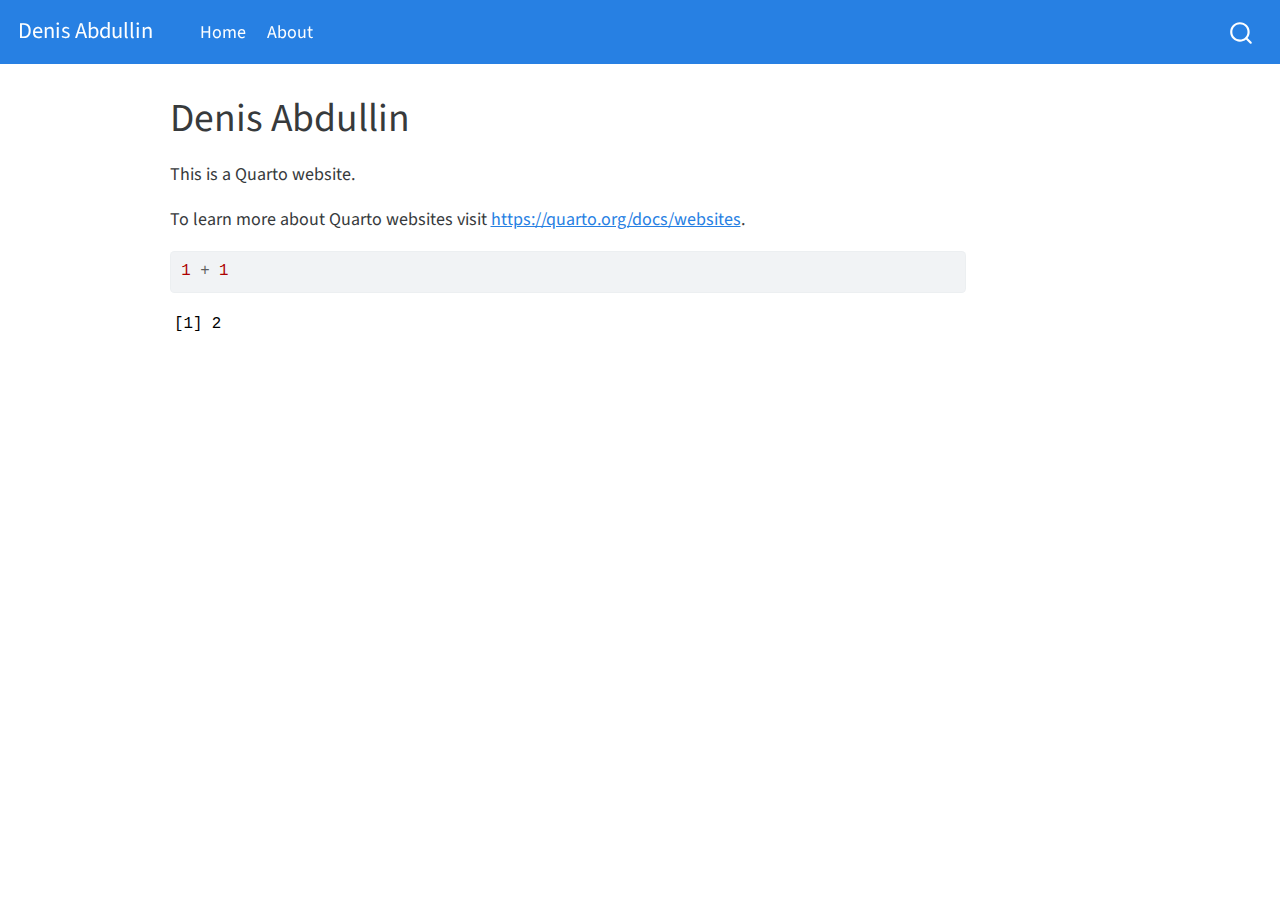
==== docs/index.html @ 930a6c2d "initial commit" ====
<!DOCTYPE html>
<html xmlns="http://www.w3.org/1999/xhtml" lang="en" xml:lang="en"><head>

<meta charset="utf-8">
<meta name="generator" content="quarto-1.2.269">

<meta name="viewport" content="width=device-width, initial-scale=1.0, user-scalable=yes">


<title>Denis Abdullin</title>
<style>
code{white-space: pre-wrap;}
span.smallcaps{font-variant: small-caps;}
div.columns{display: flex; gap: min(4vw, 1.5em);}
div.column{flex: auto; overflow-x: auto;}
div.hanging-indent{margin-left: 1.5em; text-indent: -1.5em;}
ul.task-list{list-style: none;}
ul.task-list li input[type="checkbox"] {
  width: 0.8em;
  margin: 0 0.8em 0.2em -1.6em;
  vertical-align: middle;
}
pre > code.sourceCode { white-space: pre; position: relative; }
pre > code.sourceCode > span { display: inline-block; line-height: 1.25; }
pre > code.sourceCode > span:empty { height: 1.2em; }
.sourceCode { overflow: visible; }
code.sourceCode > span { color: inherit; text-decoration: inherit; }
div.sourceCode { margin: 1em 0; }
pre.sourceCode { margin: 0; }
@media screen {
div.sourceCode { overflow: auto; }
}
@media print {
pre > code.sourceCode { white-space: pre-wrap; }
pre > code.sourceCode > span { text-indent: -5em; padding-left: 5em; }
}
pre.numberSource code
  { counter-reset: source-line 0; }
pre.numberSource code > span
  { position: relative; left: -4em; counter-increment: source-line; }
pre.numberSource code > span > a:first-child::before
  { content: counter(source-line);
    position: relative; left: -1em; text-align: right; vertical-align: baseline;
    border: none; display: inline-block;
    -webkit-touch-callout: none; -webkit-user-select: none;
    -khtml-user-select: none; -moz-user-select: none;
    -ms-user-select: none; user-select: none;
    padding: 0 4px; width: 4em;
    color: #aaaaaa;
  }
pre.numberSource { margin-left: 3em; border-left: 1px solid #aaaaaa;  padding-left: 4px; }
div.sourceCode
  {   }
@media screen {
pre > code.sourceCode > span > a:first-child::before { text-decoration: underline; }
}
code span.al { color: #ff0000; font-weight: bold; } /* Alert */
code span.an { color: #60a0b0; font-weight: bold; font-style: italic; } /* Annotation */
code span.at { color: #7d9029; } /* Attribute */
code span.bn { color: #40a070; } /* BaseN */
code span.bu { color: #008000; } /* BuiltIn */
code span.cf { color: #007020; font-weight: bold; } /* ControlFlow */
code span.ch { color: #4070a0; } /* Char */
code span.cn { color: #880000; } /* Constant */
code span.co { color: #60a0b0; font-style: italic; } /* Comment */
code span.cv { color: #60a0b0; font-weight: bold; font-style: italic; } /* CommentVar */
code span.do { color: #ba2121; font-style: italic; } /* Documentation */
code span.dt { color: #902000; } /* DataType */
code span.dv { color: #40a070; } /* DecVal */
code span.er { color: #ff0000; font-weight: bold; } /* Error */
code span.ex { } /* Extension */
code span.fl { color: #40a070; } /* Float */
code span.fu { color: #06287e; } /* Function */
code span.im { color: #008000; font-weight: bold; } /* Import */
code span.in { color: #60a0b0; font-weight: bold; font-style: italic; } /* Information */
code span.kw { color: #007020; font-weight: bold; } /* Keyword */
code span.op { color: #666666; } /* Operator */
code span.ot { color: #007020; } /* Other */
code span.pp { color: #bc7a00; } /* Preprocessor */
code span.sc { color: #4070a0; } /* SpecialChar */
code span.ss { color: #bb6688; } /* SpecialString */
code span.st { color: #4070a0; } /* String */
code span.va { color: #19177c; } /* Variable */
code span.vs { color: #4070a0; } /* VerbatimString */
code span.wa { color: #60a0b0; font-weight: bold; font-style: italic; } /* Warning */
</style>


<script src="site_libs/quarto-nav/quarto-nav.js"></script>
<script src="site_libs/quarto-nav/headroom.min.js"></script>
<script src="site_libs/clipboard/clipboard.min.js"></script>
<script src="site_libs/quarto-search/autocomplete.umd.js"></script>
<script src="site_libs/quarto-search/fuse.min.js"></script>
<script src="site_libs/quarto-search/quarto-search.js"></script>
<meta name="quarto:offset" content="./">
<script src="site_libs/quarto-html/quarto.js"></script>
<script src="site_libs/quarto-html/popper.min.js"></script>
<script src="site_libs/quarto-html/tippy.umd.min.js"></script>
<script src="site_libs/quarto-html/anchor.min.js"></script>
<link href="site_libs/quarto-html/tippy.css" rel="stylesheet">
<link href="site_libs/quarto-html/quarto-syntax-highlighting.css" rel="stylesheet" id="quarto-text-highlighting-styles">
<script src="site_libs/bootstrap/bootstrap.min.js"></script>
<link href="site_libs/bootstrap/bootstrap-icons.css" rel="stylesheet">
<link href="site_libs/bootstrap/bootstrap.min.css" rel="stylesheet" id="quarto-bootstrap" data-mode="light">
<script id="quarto-search-options" type="application/json">{
  "location": "navbar",
  "copy-button": false,
  "collapse-after": 3,
  "panel-placement": "end",
  "type": "overlay",
  "limit": 20,
  "language": {
    "search-no-results-text": "No results",
    "search-matching-documents-text": "matching documents",
    "search-copy-link-title": "Copy link to search",
    "search-hide-matches-text": "Hide additional matches",
    "search-more-match-text": "more match in this document",
    "search-more-matches-text": "more matches in this document",
    "search-clear-button-title": "Clear",
    "search-detached-cancel-button-title": "Cancel",
    "search-submit-button-title": "Submit"
  }
}</script>


<link rel="stylesheet" href="styles.css">
</head>

<body class="nav-fixed">

<div id="quarto-search-results"></div>
  <header id="quarto-header" class="headroom fixed-top">
    <nav class="navbar navbar-expand-lg navbar-dark ">
      <div class="navbar-container container-fluid">
      <div class="navbar-brand-container">
    <a class="navbar-brand" href="./index.html">
    <span class="navbar-title">Denis Abdullin</span>
    </a>
  </div>
          <button class="navbar-toggler" type="button" data-bs-toggle="collapse" data-bs-target="#navbarCollapse" aria-controls="navbarCollapse" aria-expanded="false" aria-label="Toggle navigation" onclick="if (window.quartoToggleHeadroom) { window.quartoToggleHeadroom(); }">
  <span class="navbar-toggler-icon"></span>
</button>
          <div class="collapse navbar-collapse" id="navbarCollapse">
            <ul class="navbar-nav navbar-nav-scroll me-auto">
  <li class="nav-item">
    <a class="nav-link active" href="./index.html" aria-current="page">
 <span class="menu-text">Home</span></a>
  </li>  
  <li class="nav-item">
    <a class="nav-link" href="./about.html">
 <span class="menu-text">About</span></a>
  </li>  
</ul>
              <div id="quarto-search" class="" title="Search"></div>
          </div> <!-- /navcollapse -->
      </div> <!-- /container-fluid -->
    </nav>
</header>
<!-- content -->
<div id="quarto-content" class="quarto-container page-columns page-rows-contents page-layout-article page-navbar">
<!-- sidebar -->
<!-- margin-sidebar -->
    <div id="quarto-margin-sidebar" class="sidebar margin-sidebar">
        
    </div>
<!-- main -->
<main class="content" id="quarto-document-content">

<header id="title-block-header" class="quarto-title-block default">
<div class="quarto-title">
<h1 class="title">Denis Abdullin</h1>
</div>



<div class="quarto-title-meta">

    
  
    
  </div>
  

</header>

<p>This is a Quarto website.</p>
<p>To learn more about Quarto websites visit <a href="https://quarto.org/docs/websites" class="uri">https://quarto.org/docs/websites</a>.</p>
<div class="cell">
<div class="sourceCode cell-code" id="cb1"><pre class="sourceCode r code-with-copy"><code class="sourceCode r"><span id="cb1-1"><a href="#cb1-1" aria-hidden="true" tabindex="-1"></a><span class="dv">1</span> <span class="sc">+</span> <span class="dv">1</span></span></code><button title="Copy to Clipboard" class="code-copy-button"><i class="bi"></i></button></pre></div>
<div class="cell-output cell-output-stdout">
<pre><code>[1] 2</code></pre>
</div>
</div>



</main> <!-- /main -->
<script id="quarto-html-after-body" type="application/javascript">
window.document.addEventListener("DOMContentLoaded", function (event) {
  const toggleBodyColorMode = (bsSheetEl) => {
    const mode = bsSheetEl.getAttribute("data-mode");
    const bodyEl = window.document.querySelector("body");
    if (mode === "dark") {
      bodyEl.classList.add("quarto-dark");
      bodyEl.classList.remove("quarto-light");
    } else {
      bodyEl.classList.add("quarto-light");
      bodyEl.classList.remove("quarto-dark");
    }
  }
  const toggleBodyColorPrimary = () => {
    const bsSheetEl = window.document.querySelector("link#quarto-bootstrap");
    if (bsSheetEl) {
      toggleBodyColorMode(bsSheetEl);
    }
  }
  toggleBodyColorPrimary();  
  const icon = "";
  const anchorJS = new window.AnchorJS();
  anchorJS.options = {
    placement: 'right',
    icon: icon
  };
  anchorJS.add('.anchored');
  const clipboard = new window.ClipboardJS('.code-copy-button', {
    target: function(trigger) {
      return trigger.previousElementSibling;
    }
  });
  clipboard.on('success', function(e) {
    // button target
    const button = e.trigger;
    // don't keep focus
    button.blur();
    // flash "checked"
    button.classList.add('code-copy-button-checked');
    var currentTitle = button.getAttribute("title");
    button.setAttribute("title", "Copied!");
    let tooltip;
    if (window.bootstrap) {
      button.setAttribute("data-bs-toggle", "tooltip");
      button.setAttribute("data-bs-placement", "left");
      button.setAttribute("data-bs-title", "Copied!");
      tooltip = new bootstrap.Tooltip(button, 
        { trigger: "manual", 
          customClass: "code-copy-button-tooltip",
          offset: [0, -8]});
      tooltip.show();    
    }
    setTimeout(function() {
      if (tooltip) {
        tooltip.hide();
        button.removeAttribute("data-bs-title");
        button.removeAttribute("data-bs-toggle");
        button.removeAttribute("data-bs-placement");
      }
      button.setAttribute("title", currentTitle);
      button.classList.remove('code-copy-button-checked');
    }, 1000);
    // clear code selection
    e.clearSelection();
  });
  function tippyHover(el, contentFn) {
    const config = {
      allowHTML: true,
      content: contentFn,
      maxWidth: 500,
      delay: 100,
      arrow: false,
      appendTo: function(el) {
          return el.parentElement;
      },
      interactive: true,
      interactiveBorder: 10,
      theme: 'quarto',
      placement: 'bottom-start'
    };
    window.tippy(el, config); 
  }
  const noterefs = window.document.querySelectorAll('a[role="doc-noteref"]');
  for (var i=0; i<noterefs.length; i++) {
    const ref = noterefs[i];
    tippyHover(ref, function() {
      // use id or data attribute instead here
      let href = ref.getAttribute('data-footnote-href') || ref.getAttribute('href');
      try { href = new URL(href).hash; } catch {}
      const id = href.replace(/^#\/?/, "");
      const note = window.document.getElementById(id);
      return note.innerHTML;
    });
  }
  const findCites = (el) => {
    const parentEl = el.parentElement;
    if (parentEl) {
      const cites = parentEl.dataset.cites;
      if (cites) {
        return {
          el,
          cites: cites.split(' ')
        };
      } else {
        return findCites(el.parentElement)
      }
    } else {
      return undefined;
    }
  };
  var bibliorefs = window.document.querySelectorAll('a[role="doc-biblioref"]');
  for (var i=0; i<bibliorefs.length; i++) {
    const ref = bibliorefs[i];
    const citeInfo = findCites(ref);
    if (citeInfo) {
      tippyHover(citeInfo.el, function() {
        var popup = window.document.createElement('div');
        citeInfo.cites.forEach(function(cite) {
          var citeDiv = window.document.createElement('div');
          citeDiv.classList.add('hanging-indent');
          citeDiv.classList.add('csl-entry');
          var biblioDiv = window.document.getElementById('ref-' + cite);
          if (biblioDiv) {
            citeDiv.innerHTML = biblioDiv.innerHTML;
          }
          popup.appendChild(citeDiv);
        });
        return popup.innerHTML;
      });
    }
  }
});
</script>
</div> <!-- /content -->



</body></html>
---- docs/site_libs/quarto-html/tippy.css ----
.tippy-box[data-animation=fade][data-state=hidden]{opacity:0}[data-tippy-root]{max-width:calc(100vw - 10px)}.tippy-box{position:relative;background-color:#333;color:#fff;border-radius:4px;font-size:14px;line-height:1.4;white-space:normal;outline:0;transition-property:transform,visibility,opacity}.tippy-box[data-placement^=top]>.tippy-arrow{bottom:0}.tippy-box[data-placement^=top]>.tippy-arrow:before{bottom:-7px;left:0;border-width:8px 8px 0;border-top-color:initial;transform-origin:center top}.tippy-box[data-placement^=bottom]>.tippy-arrow{top:0}.tippy-box[data-placement^=bottom]>.tippy-arrow:before{top:-7px;left:0;border-width:0 8px 8px;border-bottom-color:initial;transform-origin:center bottom}.tippy-box[data-placement^=left]>.tippy-arrow{right:0}.tippy-box[data-placement^=left]>.tippy-arrow:before{border-width:8px 0 8px 8px;border-left-color:initial;right:-7px;transform-origin:center left}.tippy-box[data-placement^=right]>.tippy-arrow{left:0}.tippy-box[data-placement^=right]>.tippy-arrow:before{left:-7px;border-width:8px 8px 8px 0;border-right-color:initial;transform-origin:center right}.tippy-box[data-inertia][data-state=visible]{transition-timing-function:cubic-bezier(.54,1.5,.38,1.11)}.tippy-arrow{width:16px;height:16px;color:#333}.tippy-arrow:before{content:"";position:absolute;border-color:transparent;border-style:solid}.tippy-content{position:relative;padding:5px 9px;z-index:1}
---- docs/site_libs/quarto-html/quarto-syntax-highlighting.css ----
/* quarto syntax highlight colors */
:root {
  --quarto-hl-ot-color: #003B4F;
  --quarto-hl-at-color: #657422;
  --quarto-hl-ss-color: #20794D;
  --quarto-hl-an-color: #5E5E5E;
  --quarto-hl-fu-color: #4758AB;
  --quarto-hl-st-color: #20794D;
  --quarto-hl-cf-color: #003B4F;
  --quarto-hl-op-color: #5E5E5E;
  --quarto-hl-er-color: #AD0000;
  --quarto-hl-bn-color: #AD0000;
  --quarto-hl-al-color: #AD0000;
  --quarto-hl-va-color: #111111;
  --quarto-hl-bu-color: inherit;
  --quarto-hl-ex-color: inherit;
  --quarto-hl-pp-color: #AD0000;
  --quarto-hl-in-color: #5E5E5E;
  --quarto-hl-vs-color: #20794D;
  --quarto-hl-wa-color: #5E5E5E;
  --quarto-hl-do-color: #5E5E5E;
  --quarto-hl-im-color: #00769E;
  --quarto-hl-ch-color: #20794D;
  --quarto-hl-dt-color: #AD0000;
  --quarto-hl-fl-color: #AD0000;
  --quarto-hl-co-color: #5E5E5E;
  --quarto-hl-cv-color: #5E5E5E;
  --quarto-hl-cn-color: #8f5902;
  --quarto-hl-sc-color: #5E5E5E;
  --quarto-hl-dv-color: #AD0000;
  --quarto-hl-kw-color: #003B4F;
}

/* other quarto variables */
:root {
  --quarto-font-monospace: SFMono-Regular, Menlo, Monaco, Consolas, "Liberation Mono", "Courier New", monospace;
}

pre > code.sourceCode > span {
  color: #003B4F;
}

code span {
  color: #003B4F;
}

code.sourceCode > span {
  color: #003B4F;
}

div.sourceCode,
div.sourceCode pre.sourceCode {
  color: #003B4F;
}

code span.ot {
  color: #003B4F;
}

code span.at {
  color: #657422;
}

code span.ss {
  color: #20794D;
}

code span.an {
  color: #5E5E5E;
}

code span.fu {
  color: #4758AB;
}

code span.st {
  color: #20794D;
}

code span.cf {
  color: #003B4F;
}

code span.op {
  color: #5E5E5E;
}

code span.er {
  color: #AD0000;
}

code span.bn {
  color: #AD0000;
}

code span.al {
  color: #AD0000;
}

code span.va {
  color: #111111;
}

code span.pp {
  color: #AD0000;
}

code span.in {
  color: #5E5E5E;
}

code span.vs {
  color: #20794D;
}

code span.wa {
  color: #5E5E5E;
  font-style: italic;
}

code span.do {
  color: #5E5E5E;
  font-style: italic;
}

code span.im {
  color: #00769E;
}

code span.ch {
  color: #20794D;
}

code span.dt {
  color: #AD0000;
}

code span.fl {
  color: #AD0000;
}

code span.co {
  color: #5E5E5E;
}

code span.cv {
  color: #5E5E5E;
  font-style: italic;
}

code span.cn {
  color: #8f5902;
}

code span.sc {
  color: #5E5E5E;
}

code span.dv {
  color: #AD0000;
}

code span.kw {
  color: #003B4F;
}

.prevent-inlining {
  content: "</";
}

/*# sourceMappingURL=debc5d5d77c3f9108843748ff7464032.css.map */
---- docs/styles.css ----
/* css styles */
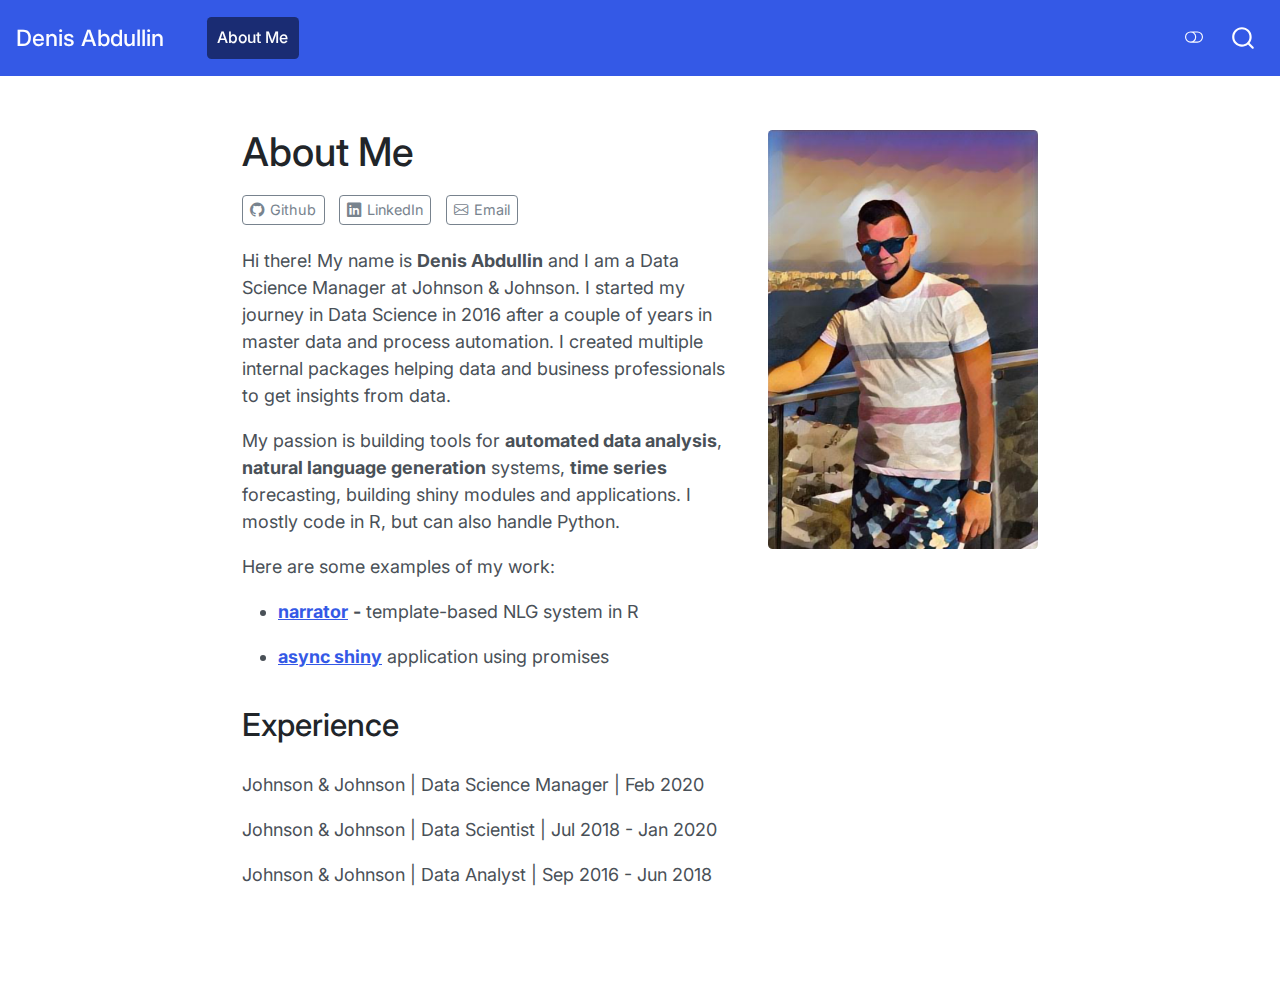
==== commit 9f2ccdbf: "website created" ====
--- a/docs/index.html
+++ b/docs/index.html
@@ -1,335 +1,8 @@
-<!DOCTYPE html>
-<html xmlns="http://www.w3.org/1999/xhtml" lang="en" xml:lang="en"><head>
-
-<meta charset="utf-8">
-<meta name="generator" content="quarto-1.2.269">
-
-<meta name="viewport" content="width=device-width, initial-scale=1.0, user-scalable=yes">
-
-
-<title>Denis Abdullin</title>
-<style>
-code{white-space: pre-wrap;}
-span.smallcaps{font-variant: small-caps;}
-div.columns{display: flex; gap: min(4vw, 1.5em);}
-div.column{flex: auto; overflow-x: auto;}
-div.hanging-indent{margin-left: 1.5em; text-indent: -1.5em;}
-ul.task-list{list-style: none;}
-ul.task-list li input[type="checkbox"] {
-  width: 0.8em;
-  margin: 0 0.8em 0.2em -1.6em;
-  vertical-align: middle;
-}
-pre > code.sourceCode { white-space: pre; position: relative; }
-pre > code.sourceCode > span { display: inline-block; line-height: 1.25; }
-pre > code.sourceCode > span:empty { height: 1.2em; }
-.sourceCode { overflow: visible; }
-code.sourceCode > span { color: inherit; text-decoration: inherit; }
-div.sourceCode { margin: 1em 0; }
-pre.sourceCode { margin: 0; }
-@media screen {
-div.sourceCode { overflow: auto; }
-}
-@media print {
-pre > code.sourceCode { white-space: pre-wrap; }
-pre > code.sourceCode > span { text-indent: -5em; padding-left: 5em; }
-}
-pre.numberSource code
-  { counter-reset: source-line 0; }
-pre.numberSource code > span
-  { position: relative; left: -4em; counter-increment: source-line; }
-pre.numberSource code > span > a:first-child::before
-  { content: counter(source-line);
-    position: relative; left: -1em; text-align: right; vertical-align: baseline;
-    border: none; display: inline-block;
-    -webkit-touch-callout: none; -webkit-user-select: none;
-    -khtml-user-select: none; -moz-user-select: none;
-    -ms-user-select: none; user-select: none;
-    padding: 0 4px; width: 4em;
-    color: #aaaaaa;
-  }
-pre.numberSource { margin-left: 3em; border-left: 1px solid #aaaaaa;  padding-left: 4px; }
-div.sourceCode
-  {   }
-@media screen {
-pre > code.sourceCode > span > a:first-child::before { text-decoration: underline; }
-}
-code span.al { color: #ff0000; font-weight: bold; } /* Alert */
-code span.an { color: #60a0b0; font-weight: bold; font-style: italic; } /* Annotation */
-code span.at { color: #7d9029; } /* Attribute */
-code span.bn { color: #40a070; } /* BaseN */
-code span.bu { color: #008000; } /* BuiltIn */
-code span.cf { color: #007020; font-weight: bold; } /* ControlFlow */
-code span.ch { color: #4070a0; } /* Char */
-code span.cn { color: #880000; } /* Constant */
-code span.co { color: #60a0b0; font-style: italic; } /* Comment */
-code span.cv { color: #60a0b0; font-weight: bold; font-style: italic; } /* CommentVar */
-code span.do { color: #ba2121; font-style: italic; } /* Documentation */
-code span.dt { color: #902000; } /* DataType */
-code span.dv { color: #40a070; } /* DecVal */
-code span.er { color: #ff0000; font-weight: bold; } /* Error */
-code span.ex { } /* Extension */
-code span.fl { color: #40a070; } /* Float */
-code span.fu { color: #06287e; } /* Function */
-code span.im { color: #008000; font-weight: bold; } /* Import */
-code span.in { color: #60a0b0; font-weight: bold; font-style: italic; } /* Information */
-code span.kw { color: #007020; font-weight: bold; } /* Keyword */
-code span.op { color: #666666; } /* Operator */
-code span.ot { color: #007020; } /* Other */
-code span.pp { color: #bc7a00; } /* Preprocessor */
-code span.sc { color: #4070a0; } /* SpecialChar */
-code span.ss { color: #bb6688; } /* SpecialString */
-code span.st { color: #4070a0; } /* String */
-code span.va { color: #19177c; } /* Variable */
-code span.vs { color: #4070a0; } /* VerbatimString */
-code span.wa { color: #60a0b0; font-weight: bold; font-style: italic; } /* Warning */
-</style>
-
-
-<script src="site_libs/quarto-nav/quarto-nav.js"></script>
-<script src="site_libs/quarto-nav/headroom.min.js"></script>
-<script src="site_libs/clipboard/clipboard.min.js"></script>
-<script src="site_libs/quarto-search/autocomplete.umd.js"></script>
-<script src="site_libs/quarto-search/fuse.min.js"></script>
-<script src="site_libs/quarto-search/quarto-search.js"></script>
-<meta name="quarto:offset" content="./">
-<script src="site_libs/quarto-html/quarto.js"></script>
-<script src="site_libs/quarto-html/popper.min.js"></script>
-<script src="site_libs/quarto-html/tippy.umd.min.js"></script>
-<script src="site_libs/quarto-html/anchor.min.js"></script>
-<link href="site_libs/quarto-html/tippy.css" rel="stylesheet">
-<link href="site_libs/quarto-html/quarto-syntax-highlighting.css" rel="stylesheet" id="quarto-text-highlighting-styles">
-<script src="site_libs/bootstrap/bootstrap.min.js"></script>
-<link href="site_libs/bootstrap/bootstrap-icons.css" rel="stylesheet">
-<link href="site_libs/bootstrap/bootstrap.min.css" rel="stylesheet" id="quarto-bootstrap" data-mode="light">
-<script id="quarto-search-options" type="application/json">{
-  "location": "navbar",
-  "copy-button": false,
-  "collapse-after": 3,
-  "panel-placement": "end",
-  "type": "overlay",
-  "limit": 20,
-  "language": {
-    "search-no-results-text": "No results",
-    "search-matching-documents-text": "matching documents",
-    "search-copy-link-title": "Copy link to search",
-    "search-hide-matches-text": "Hide additional matches",
-    "search-more-match-text": "more match in this document",
-    "search-more-matches-text": "more matches in this document",
-    "search-clear-button-title": "Clear",
-    "search-detached-cancel-button-title": "Cancel",
-    "search-submit-button-title": "Submit"
-  }
-}</script>
-
-
-<link rel="stylesheet" href="styles.css">
-</head>
-
-<body class="nav-fixed">
-
-<div id="quarto-search-results"></div>
-  <header id="quarto-header" class="headroom fixed-top">
-    <nav class="navbar navbar-expand-lg navbar-dark ">
-      <div class="navbar-container container-fluid">
-      <div class="navbar-brand-container">
-    <a class="navbar-brand" href="./index.html">
-    <span class="navbar-title">Denis Abdullin</span>
-    </a>
-  </div>
-          <button class="navbar-toggler" type="button" data-bs-toggle="collapse" data-bs-target="#navbarCollapse" aria-controls="navbarCollapse" aria-expanded="false" aria-label="Toggle navigation" onclick="if (window.quartoToggleHeadroom) { window.quartoToggleHeadroom(); }">
-  <span class="navbar-toggler-icon"></span>
-</button>
-          <div class="collapse navbar-collapse" id="navbarCollapse">
-            <ul class="navbar-nav navbar-nav-scroll me-auto">
-  <li class="nav-item">
-    <a class="nav-link active" href="./index.html" aria-current="page">
- <span class="menu-text">Home</span></a>
-  </li>  
-  <li class="nav-item">
-    <a class="nav-link" href="./about.html">
- <span class="menu-text">About</span></a>
-  </li>  
-</ul>
-              <div id="quarto-search" class="" title="Search"></div>
-          </div> <!-- /navcollapse -->
-      </div> <!-- /container-fluid -->
-    </nav>
-</header>
-<!-- content -->
-<div id="quarto-content" class="quarto-container page-columns page-rows-contents page-layout-article page-navbar">
-<!-- sidebar -->
-<!-- margin-sidebar -->
-    <div id="quarto-margin-sidebar" class="sidebar margin-sidebar">
-        
-    </div>
-<!-- main -->
-<main class="content" id="quarto-document-content">
-
-<header id="title-block-header" class="quarto-title-block default">
-<div class="quarto-title">
-<h1 class="title">Denis Abdullin</h1>
-</div>
-
-
-
-<div class="quarto-title-meta">
-
-    
-  
-    
-  </div>
-  
-
-</header>
-
-<p>This is a Quarto website.</p>
-<p>To learn more about Quarto websites visit <a href="https://quarto.org/docs/websites" class="uri">https://quarto.org/docs/websites</a>.</p>
-<div class="cell">
-<div class="sourceCode cell-code" id="cb1"><pre class="sourceCode r code-with-copy"><code class="sourceCode r"><span id="cb1-1"><a href="#cb1-1" aria-hidden="true" tabindex="-1"></a><span class="dv">1</span> <span class="sc">+</span> <span class="dv">1</span></span></code><button title="Copy to Clipboard" class="code-copy-button"><i class="bi"></i></button></pre></div>
-<div class="cell-output cell-output-stdout">
-<pre><code>[1] 2</code></pre>
-</div>
-</div>
-
-
-
-</main> <!-- /main -->
-<script id="quarto-html-after-body" type="application/javascript">
-window.document.addEventListener("DOMContentLoaded", function (event) {
-  const toggleBodyColorMode = (bsSheetEl) => {
-    const mode = bsSheetEl.getAttribute("data-mode");
-    const bodyEl = window.document.querySelector("body");
-    if (mode === "dark") {
-      bodyEl.classList.add("quarto-dark");
-      bodyEl.classList.remove("quarto-light");
-    } else {
-      bodyEl.classList.add("quarto-light");
-      bodyEl.classList.remove("quarto-dark");
-    }
-  }
-  const toggleBodyColorPrimary = () => {
-    const bsSheetEl = window.document.querySelector("link#quarto-bootstrap");
-    if (bsSheetEl) {
-      toggleBodyColorMode(bsSheetEl);
-    }
-  }
-  toggleBodyColorPrimary();  
-  const icon = "";
-  const anchorJS = new window.AnchorJS();
-  anchorJS.options = {
-    placement: 'right',
-    icon: icon
-  };
-  anchorJS.add('.anchored');
-  const clipboard = new window.ClipboardJS('.code-copy-button', {
-    target: function(trigger) {
-      return trigger.previousElementSibling;
-    }
-  });
-  clipboard.on('success', function(e) {
-    // button target
-    const button = e.trigger;
-    // don't keep focus
-    button.blur();
-    // flash "checked"
-    button.classList.add('code-copy-button-checked');
-    var currentTitle = button.getAttribute("title");
-    button.setAttribute("title", "Copied!");
-    let tooltip;
-    if (window.bootstrap) {
-      button.setAttribute("data-bs-toggle", "tooltip");
-      button.setAttribute("data-bs-placement", "left");
-      button.setAttribute("data-bs-title", "Copied!");
-      tooltip = new bootstrap.Tooltip(button, 
-        { trigger: "manual", 
-          customClass: "code-copy-button-tooltip",
-          offset: [0, -8]});
-      tooltip.show();    
-    }
-    setTimeout(function() {
-      if (tooltip) {
-        tooltip.hide();
-        button.removeAttribute("data-bs-title");
-        button.removeAttribute("data-bs-toggle");
-        button.removeAttribute("data-bs-placement");
-      }
-      button.setAttribute("title", currentTitle);
-      button.classList.remove('code-copy-button-checked');
-    }, 1000);
-    // clear code selection
-    e.clearSelection();
-  });
-  function tippyHover(el, contentFn) {
-    const config = {
-      allowHTML: true,
-      content: contentFn,
-      maxWidth: 500,
-      delay: 100,
-      arrow: false,
-      appendTo: function(el) {
-          return el.parentElement;
-      },
-      interactive: true,
-      interactiveBorder: 10,
-      theme: 'quarto',
-      placement: 'bottom-start'
-    };
-    window.tippy(el, config); 
-  }
-  const noterefs = window.document.querySelectorAll('a[role="doc-noteref"]');
-  for (var i=0; i<noterefs.length; i++) {
-    const ref = noterefs[i];
-    tippyHover(ref, function() {
-      // use id or data attribute instead here
-      let href = ref.getAttribute('data-footnote-href') || ref.getAttribute('href');
-      try { href = new URL(href).hash; } catch {}
-      const id = href.replace(/^#\/?/, "");
-      const note = window.document.getElementById(id);
-      return note.innerHTML;
-    });
-  }
-  const findCites = (el) => {
-    const parentEl = el.parentElement;
-    if (parentEl) {
-      const cites = parentEl.dataset.cites;
-      if (cites) {
-        return {
-          el,
-          cites: cites.split(' ')
-        };
-      } else {
-        return findCites(el.parentElement)
-      }
-    } else {
-      return undefined;
-    }
-  };
-  var bibliorefs = window.document.querySelectorAll('a[role="doc-biblioref"]');
-  for (var i=0; i<bibliorefs.length; i++) {
-    const ref = bibliorefs[i];
-    const citeInfo = findCites(ref);
-    if (citeInfo) {
-      tippyHover(citeInfo.el, function() {
-        var popup = window.document.createElement('div');
-        citeInfo.cites.forEach(function(cite) {
-          var citeDiv = window.document.createElement('div');
-          citeDiv.classList.add('hanging-indent');
-          citeDiv.classList.add('csl-entry');
-          var biblioDiv = window.document.getElementById('ref-' + cite);
-          if (biblioDiv) {
-            citeDiv.innerHTML = biblioDiv.innerHTML;
-          }
-          popup.appendChild(citeDiv);
-        });
-        return popup.innerHTML;
-      });
-    }
-  }
-});
-</script>
-</div> <!-- /content -->
-
-
-
-</body></html>+<html xmlns="http://www.w3.org/1999/xhtml">    
+  <head>      
+    <title>Redirect to about.html</title>      
+    <meta http-equiv="refresh" content="0;URL='about.html'" />    
+  </head>    
+  <body> 
+  </body>  
+</html>     
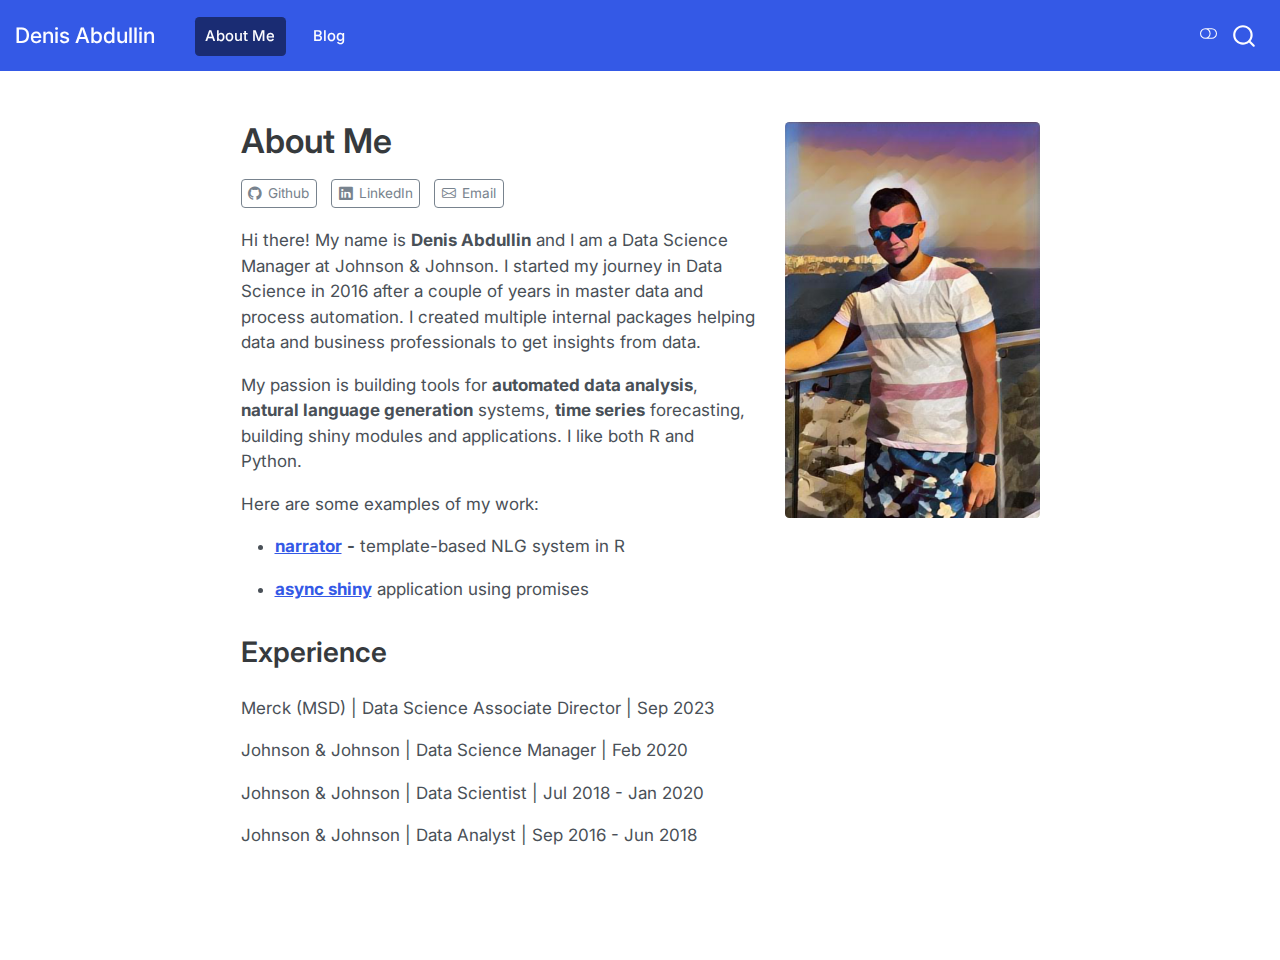
==== commit 6b0e6a69: "cards and dynamic reports" ====
--- a/docs/index.html
+++ b/docs/index.html
@@ -1,8 +1,500 @@
-<html xmlns="http://www.w3.org/1999/xhtml">    
-  <head>      
-    <title>Redirect to about.html</title>      
-    <meta http-equiv="refresh" content="0;URL='about.html'" />    
-  </head>    
-  <body> 
-  </body>  
-</html>     
+<!DOCTYPE html>
+<html xmlns="http://www.w3.org/1999/xhtml" lang="en" xml:lang="en"><head>
+
+<meta charset="utf-8">
+<meta name="generator" content="quarto-1.3.326">
+
+<meta name="viewport" content="width=device-width, initial-scale=1.0, user-scalable=yes">
+
+
+<title>Denis Abdullin - About Me</title>
+<style>
+code{white-space: pre-wrap;}
+span.smallcaps{font-variant: small-caps;}
+div.columns{display: flex; gap: min(4vw, 1.5em);}
+div.column{flex: auto; overflow-x: auto;}
+div.hanging-indent{margin-left: 1.5em; text-indent: -1.5em;}
+ul.task-list{list-style: none;}
+ul.task-list li input[type="checkbox"] {
+  width: 0.8em;
+  margin: 0 0.8em 0.2em -1em; /* quarto-specific, see https://github.com/quarto-dev/quarto-cli/issues/4556 */ 
+  vertical-align: middle;
+}
+</style>
+
+
+<script src="site_libs/quarto-nav/quarto-nav.js"></script>
+<script src="site_libs/quarto-nav/headroom.min.js"></script>
+<script src="site_libs/clipboard/clipboard.min.js"></script>
+<script src="site_libs/quarto-search/autocomplete.umd.js"></script>
+<script src="site_libs/quarto-search/fuse.min.js"></script>
+<script src="site_libs/quarto-search/quarto-search.js"></script>
+<meta name="quarto:offset" content="./">
+<script src="site_libs/quarto-html/quarto.js"></script>
+<script src="site_libs/quarto-html/popper.min.js"></script>
+<script src="site_libs/quarto-html/tippy.umd.min.js"></script>
+<link href="site_libs/quarto-html/tippy.css" rel="stylesheet">
+<link href="site_libs/quarto-html/quarto-syntax-highlighting.css" rel="stylesheet" class="quarto-color-scheme" id="quarto-text-highlighting-styles">
+<link href="site_libs/quarto-html/quarto-syntax-highlighting-dark.css" rel="prefetch" class="quarto-color-scheme quarto-color-alternate" id="quarto-text-highlighting-styles">
+<script src="site_libs/bootstrap/bootstrap.min.js"></script>
+<link href="site_libs/bootstrap/bootstrap-icons.css" rel="stylesheet">
+<link href="site_libs/bootstrap/bootstrap.min.css" rel="stylesheet" class="quarto-color-scheme" id="quarto-bootstrap" data-mode="light">
+<link href="site_libs/bootstrap/bootstrap-dark.min.css" rel="prefetch" class="quarto-color-scheme quarto-color-alternate" id="quarto-bootstrap" data-mode="dark">
+<script id="quarto-search-options" type="application/json">{
+  "location": "navbar",
+  "copy-button": false,
+  "collapse-after": 3,
+  "panel-placement": "end",
+  "type": "overlay",
+  "limit": 20,
+  "language": {
+    "search-no-results-text": "No results",
+    "search-matching-documents-text": "matching documents",
+    "search-copy-link-title": "Copy link to search",
+    "search-hide-matches-text": "Hide additional matches",
+    "search-more-match-text": "more match in this document",
+    "search-more-matches-text": "more matches in this document",
+    "search-clear-button-title": "Clear",
+    "search-detached-cancel-button-title": "Cancel",
+    "search-submit-button-title": "Submit"
+  }
+}</script>
+
+
+<link rel="stylesheet" href="styles.css">
+</head>
+
+<body class="nav-fixed fullcontent">
+
+<div id="quarto-search-results"></div>
+  <header id="quarto-header" class="headroom fixed-top">
+    <nav class="navbar navbar-expand-lg navbar-dark ">
+      <div class="navbar-container container-fluid">
+      <div class="navbar-brand-container">
+    <a class="navbar-brand" href="./index.html">
+    <span class="navbar-title">Denis Abdullin</span>
+    </a>
+  </div>
+            <div id="quarto-search" class="" title="Search"></div>
+          <button class="navbar-toggler" type="button" data-bs-toggle="collapse" data-bs-target="#navbarCollapse" aria-controls="navbarCollapse" aria-expanded="false" aria-label="Toggle navigation" onclick="if (window.quartoToggleHeadroom) { window.quartoToggleHeadroom(); }">
+  <span class="navbar-toggler-icon"></span>
+</button>
+          <div class="collapse navbar-collapse" id="navbarCollapse">
+            <ul class="navbar-nav navbar-nav-scroll me-auto">
+  <li class="nav-item">
+    <a class="nav-link active" href="./index.html" rel="" target="" aria-current="page">
+ <span class="menu-text">About Me</span></a>
+  </li>  
+  <li class="nav-item">
+    <a class="nav-link" href="./blog.html" rel="" target="">
+ <span class="menu-text">Blog</span></a>
+  </li>  
+</ul>
+            <div class="quarto-navbar-tools ms-auto">
+  <a href="" class="quarto-color-scheme-toggle quarto-navigation-tool  px-1" onclick="window.quartoToggleColorScheme(); return false;" title="Toggle dark mode"><i class="bi"></i></a>
+</div>
+          </div> <!-- /navcollapse -->
+      </div> <!-- /container-fluid -->
+    </nav>
+</header>
+<!-- content -->
+<div id="quarto-content" class="quarto-container page-columns page-rows-contents page-layout-article page-navbar">
+<!-- sidebar -->
+<!-- margin-sidebar -->
+    
+<!-- main -->
+<div class="quarto-about-solana column-body">
+  <div class="about-entity">
+    <div class="entity-contents">
+      <header id="title-block-header" class="quarto-title-block default">
+<div class="quarto-title">
+<h1 class="title">About Me</h1>
+</div>
+<div class="quarto-title-meta">
+  </div>
+</header> <div class="about-links">
+  <a href="https://github.com/denisabd" class="about-link" rel="" target="">
+    <i class="bi bi-github"></i>
+     <span class="about-link-text">Github</span>
+  </a>
+  <a href="https://www.linkedin.com/in/denis-abdullin-b7980413/" class="about-link" rel="" target="">
+    <i class="bi bi-linkedin"></i>
+     <span class="about-link-text">LinkedIn</span>
+  </a>
+  <a href="mailto:denisabdullincz@gmail.com" class="about-link" rel="" target="">
+    <i class="bi bi-envelope"></i>
+     <span class="about-link-text">Email</span>
+  </a>
+</div>
+      <div class="about-contents"><main class="content" id="quarto-document-content">
+<div id="hero-heading">
+<p>Hi there! My name is <strong>Denis Abdullin</strong> and I am a Data Science Manager at Johnson &amp; Johnson. I started my journey in Data Science in 2016 after a couple of years in master data and process automation. I created multiple internal packages helping data and business professionals to get insights from data.</p>
+<p>My passion is building tools for <strong>automated data analysis</strong>, <strong>natural language generation</strong> systems, <strong>time series</strong> forecasting, building shiny modules and applications. I like both R and Python.</p>
+<p>Here are some examples of my work:</p>
+<ul>
+<li><p><a href="https://denisabd.github.io/narrator/" title="Build text out of data with narrator"><strong>narrator</strong></a> <strong>-</strong> template-based NLG system in R</p></li>
+<li><p><a href="https://github.com/denisabd/async_shiny" title="Use promises for scaling shiny applications"><strong>async shiny</strong></a> application using promises</p></li>
+</ul>
+</div>
+<section id="experience" class="level2">
+<h2 data-anchor-id="experience">Experience</h2>
+<p>Merck (MSD) | Data Science Associate Director | Sep 2023</p>
+<p>Johnson &amp; Johnson | Data Science Manager | Feb 2020</p>
+<p>Johnson &amp; Johnson | Data Scientist | Jul 2018 - Jan 2020</p>
+<p>Johnson &amp; Johnson | Data Analyst | Sep 2016 - Jun 2018</p>
+
+
+</section>
+</main></div>
+    </div>
+    <img src="profile_photo.png" class="about-image
+  rounded " style="width: 15em;">
+  </div>
+</div>
+ <!-- /main -->
+<script id="quarto-html-after-body" type="application/javascript">
+window.document.addEventListener("DOMContentLoaded", function (event) {
+  const toggleBodyColorMode = (bsSheetEl) => {
+    const mode = bsSheetEl.getAttribute("data-mode");
+    const bodyEl = window.document.querySelector("body");
+    if (mode === "dark") {
+      bodyEl.classList.add("quarto-dark");
+      bodyEl.classList.remove("quarto-light");
+    } else {
+      bodyEl.classList.add("quarto-light");
+      bodyEl.classList.remove("quarto-dark");
+    }
+  }
+  const toggleBodyColorPrimary = () => {
+    const bsSheetEl = window.document.querySelector("link#quarto-bootstrap");
+    if (bsSheetEl) {
+      toggleBodyColorMode(bsSheetEl);
+    }
+  }
+  toggleBodyColorPrimary();  
+  const disableStylesheet = (stylesheets) => {
+    for (let i=0; i < stylesheets.length; i++) {
+      const stylesheet = stylesheets[i];
+      stylesheet.rel = 'prefetch';
+    }
+  }
+  const enableStylesheet = (stylesheets) => {
+    for (let i=0; i < stylesheets.length; i++) {
+      const stylesheet = stylesheets[i];
+      stylesheet.rel = 'stylesheet';
+    }
+  }
+  const manageTransitions = (selector, allowTransitions) => {
+    const els = window.document.querySelectorAll(selector);
+    for (let i=0; i < els.length; i++) {
+      const el = els[i];
+      if (allowTransitions) {
+        el.classList.remove('notransition');
+      } else {
+        el.classList.add('notransition');
+      }
+    }
+  }
+  const toggleColorMode = (alternate) => {
+    // Switch the stylesheets
+    const alternateStylesheets = window.document.querySelectorAll('link.quarto-color-scheme.quarto-color-alternate');
+    manageTransitions('#quarto-margin-sidebar .nav-link', false);
+    if (alternate) {
+      enableStylesheet(alternateStylesheets);
+      for (const sheetNode of alternateStylesheets) {
+        if (sheetNode.id === "quarto-bootstrap") {
+          toggleBodyColorMode(sheetNode);
+        }
+      }
+    } else {
+      disableStylesheet(alternateStylesheets);
+      toggleBodyColorPrimary();
+    }
+    manageTransitions('#quarto-margin-sidebar .nav-link', true);
+    // Switch the toggles
+    const toggles = window.document.querySelectorAll('.quarto-color-scheme-toggle');
+    for (let i=0; i < toggles.length; i++) {
+      const toggle = toggles[i];
+      if (toggle) {
+        if (alternate) {
+          toggle.classList.add("alternate");     
+        } else {
+          toggle.classList.remove("alternate");
+        }
+      }
+    }
+    // Hack to workaround the fact that safari doesn't
+    // properly recolor the scrollbar when toggling (#1455)
+    if (navigator.userAgent.indexOf('Safari') > 0 && navigator.userAgent.indexOf('Chrome') == -1) {
+      manageTransitions("body", false);
+      window.scrollTo(0, 1);
+      setTimeout(() => {
+        window.scrollTo(0, 0);
+        manageTransitions("body", true);
+      }, 40);  
+    }
+  }
+  const isFileUrl = () => { 
+    return window.location.protocol === 'file:';
+  }
+  const hasAlternateSentinel = () => {  
+    let styleSentinel = getColorSchemeSentinel();
+    if (styleSentinel !== null) {
+      return styleSentinel === "alternate";
+    } else {
+      return false;
+    }
+  }
+  const setStyleSentinel = (alternate) => {
+    const value = alternate ? "alternate" : "default";
+    if (!isFileUrl()) {
+      window.localStorage.setItem("quarto-color-scheme", value);
+    } else {
+      localAlternateSentinel = value;
+    }
+  }
+  const getColorSchemeSentinel = () => {
+    if (!isFileUrl()) {
+      const storageValue = window.localStorage.getItem("quarto-color-scheme");
+      return storageValue != null ? storageValue : localAlternateSentinel;
+    } else {
+      return localAlternateSentinel;
+    }
+  }
+  let localAlternateSentinel = 'default';
+  // Dark / light mode switch
+  window.quartoToggleColorScheme = () => {
+    // Read the current dark / light value 
+    let toAlternate = !hasAlternateSentinel();
+    toggleColorMode(toAlternate);
+    setStyleSentinel(toAlternate);
+  };
+  // Ensure there is a toggle, if there isn't float one in the top right
+  if (window.document.querySelector('.quarto-color-scheme-toggle') === null) {
+    const a = window.document.createElement('a');
+    a.classList.add('top-right');
+    a.classList.add('quarto-color-scheme-toggle');
+    a.href = "";
+    a.onclick = function() { try { window.quartoToggleColorScheme(); } catch {} return false; };
+    const i = window.document.createElement("i");
+    i.classList.add('bi');
+    a.appendChild(i);
+    window.document.body.appendChild(a);
+  }
+  // Switch to dark mode if need be
+  if (hasAlternateSentinel()) {
+    toggleColorMode(true);
+  } else {
+    toggleColorMode(false);
+  }
+  const isCodeAnnotation = (el) => {
+    for (const clz of el.classList) {
+      if (clz.startsWith('code-annotation-')) {                     
+        return true;
+      }
+    }
+    return false;
+  }
+  const clipboard = new window.ClipboardJS('.code-copy-button', {
+    text: function(trigger) {
+      const codeEl = trigger.previousElementSibling.cloneNode(true);
+      for (const childEl of codeEl.children) {
+        if (isCodeAnnotation(childEl)) {
+          childEl.remove();
+        }
+      }
+      return codeEl.innerText;
+    }
+  });
+  clipboard.on('success', function(e) {
+    // button target
+    const button = e.trigger;
+    // don't keep focus
+    button.blur();
+    // flash "checked"
+    button.classList.add('code-copy-button-checked');
+    var currentTitle = button.getAttribute("title");
+    button.setAttribute("title", "Copied!");
+    let tooltip;
+    if (window.bootstrap) {
+      button.setAttribute("data-bs-toggle", "tooltip");
+      button.setAttribute("data-bs-placement", "left");
+      button.setAttribute("data-bs-title", "Copied!");
+      tooltip = new bootstrap.Tooltip(button, 
+        { trigger: "manual", 
+          customClass: "code-copy-button-tooltip",
+          offset: [0, -8]});
+      tooltip.show();    
+    }
+    setTimeout(function() {
+      if (tooltip) {
+        tooltip.hide();
+        button.removeAttribute("data-bs-title");
+        button.removeAttribute("data-bs-toggle");
+        button.removeAttribute("data-bs-placement");
+      }
+      button.setAttribute("title", currentTitle);
+      button.classList.remove('code-copy-button-checked');
+    }, 1000);
+    // clear code selection
+    e.clearSelection();
+  });
+  function tippyHover(el, contentFn) {
+    const config = {
+      allowHTML: true,
+      content: contentFn,
+      maxWidth: 500,
+      delay: 100,
+      arrow: false,
+      appendTo: function(el) {
+          return el.parentElement;
+      },
+      interactive: true,
+      interactiveBorder: 10,
+      theme: 'quarto',
+      placement: 'bottom-start'
+    };
+    window.tippy(el, config); 
+  }
+  const noterefs = window.document.querySelectorAll('a[role="doc-noteref"]');
+  for (var i=0; i<noterefs.length; i++) {
+    const ref = noterefs[i];
+    tippyHover(ref, function() {
+      // use id or data attribute instead here
+      let href = ref.getAttribute('data-footnote-href') || ref.getAttribute('href');
+      try { href = new URL(href).hash; } catch {}
+      const id = href.replace(/^#\/?/, "");
+      const note = window.document.getElementById(id);
+      return note.innerHTML;
+    });
+  }
+      let selectedAnnoteEl;
+      const selectorForAnnotation = ( cell, annotation) => {
+        let cellAttr = 'data-code-cell="' + cell + '"';
+        let lineAttr = 'data-code-annotation="' +  annotation + '"';
+        const selector = 'span[' + cellAttr + '][' + lineAttr + ']';
+        return selector;
+      }
+      const selectCodeLines = (annoteEl) => {
+        const doc = window.document;
+        const targetCell = annoteEl.getAttribute("data-target-cell");
+        const targetAnnotation = annoteEl.getAttribute("data-target-annotation");
+        const annoteSpan = window.document.querySelector(selectorForAnnotation(targetCell, targetAnnotation));
+        const lines = annoteSpan.getAttribute("data-code-lines").split(",");
+        const lineIds = lines.map((line) => {
+          return targetCell + "-" + line;
+        })
+        let top = null;
+        let height = null;
+        let parent = null;
+        if (lineIds.length > 0) {
+            //compute the position of the single el (top and bottom and make a div)
+            const el = window.document.getElementById(lineIds[0]);
+            top = el.offsetTop;
+            height = el.offsetHeight;
+            parent = el.parentElement.parentElement;
+          if (lineIds.length > 1) {
+            const lastEl = window.document.getElementById(lineIds[lineIds.length - 1]);
+            const bottom = lastEl.offsetTop + lastEl.offsetHeight;
+            height = bottom - top;
+          }
+          if (top !== null && height !== null && parent !== null) {
+            // cook up a div (if necessary) and position it 
+            let div = window.document.getElementById("code-annotation-line-highlight");
+            if (div === null) {
+              div = window.document.createElement("div");
+              div.setAttribute("id", "code-annotation-line-highlight");
+              div.style.position = 'absolute';
+              parent.appendChild(div);
+            }
+            div.style.top = top - 2 + "px";
+            div.style.height = height + 4 + "px";
+            let gutterDiv = window.document.getElementById("code-annotation-line-highlight-gutter");
+            if (gutterDiv === null) {
+              gutterDiv = window.document.createElement("div");
+              gutterDiv.setAttribute("id", "code-annotation-line-highlight-gutter");
+              gutterDiv.style.position = 'absolute';
+              const codeCell = window.document.getElementById(targetCell);
+              const gutter = codeCell.querySelector('.code-annotation-gutter');
+              gutter.appendChild(gutterDiv);
+            }
+            gutterDiv.style.top = top - 2 + "px";
+            gutterDiv.style.height = height + 4 + "px";
+          }
+          selectedAnnoteEl = annoteEl;
+        }
+      };
+      const unselectCodeLines = () => {
+        const elementsIds = ["code-annotation-line-highlight", "code-annotation-line-highlight-gutter"];
+        elementsIds.forEach((elId) => {
+          const div = window.document.getElementById(elId);
+          if (div) {
+            div.remove();
+          }
+        });
+        selectedAnnoteEl = undefined;
+      };
+      // Attach click handler to the DT
+      const annoteDls = window.document.querySelectorAll('dt[data-target-cell]');
+      for (const annoteDlNode of annoteDls) {
+        annoteDlNode.addEventListener('click', (event) => {
+          const clickedEl = event.target;
+          if (clickedEl !== selectedAnnoteEl) {
+            unselectCodeLines();
+            const activeEl = window.document.querySelector('dt[data-target-cell].code-annotation-active');
+            if (activeEl) {
+              activeEl.classList.remove('code-annotation-active');
+            }
+            selectCodeLines(clickedEl);
+            clickedEl.classList.add('code-annotation-active');
+          } else {
+            // Unselect the line
+            unselectCodeLines();
+            clickedEl.classList.remove('code-annotation-active');
+          }
+        });
+      }
+  const findCites = (el) => {
+    const parentEl = el.parentElement;
+    if (parentEl) {
+      const cites = parentEl.dataset.cites;
+      if (cites) {
+        return {
+          el,
+          cites: cites.split(' ')
+        };
+      } else {
+        return findCites(el.parentElement)
+      }
+    } else {
+      return undefined;
+    }
+  };
+  var bibliorefs = window.document.querySelectorAll('a[role="doc-biblioref"]');
+  for (var i=0; i<bibliorefs.length; i++) {
+    const ref = bibliorefs[i];
+    const citeInfo = findCites(ref);
+    if (citeInfo) {
+      tippyHover(citeInfo.el, function() {
+        var popup = window.document.createElement('div');
+        citeInfo.cites.forEach(function(cite) {
+          var citeDiv = window.document.createElement('div');
+          citeDiv.classList.add('hanging-indent');
+          citeDiv.classList.add('csl-entry');
+          var biblioDiv = window.document.getElementById('ref-' + cite);
+          if (biblioDiv) {
+            citeDiv.innerHTML = biblioDiv.innerHTML;
+          }
+          popup.appendChild(citeDiv);
+        });
+        return popup.innerHTML;
+      });
+    }
+  }
+});
+</script>
+</div> <!-- /content -->
+
+
+
+</body></html>--- a/docs/site_libs/quarto-html/tippy.css
+++ b/docs/site_libs/quarto-html/tippy.css
@@ -0,0 +1 @@
+.tippy-box[data-animation=fade][data-state=hidden]{opacity:0}[data-tippy-root]{max-width:calc(100vw - 10px)}.tippy-box{position:relative;background-color:#333;color:#fff;border-radius:4px;font-size:14px;line-height:1.4;white-space:normal;outline:0;transition-property:transform,visibility,opacity}.tippy-box[data-placement^=top]>.tippy-arrow{bottom:0}.tippy-box[data-placement^=top]>.tippy-arrow:before{bottom:-7px;left:0;border-width:8px 8px 0;border-top-color:initial;transform-origin:center top}.tippy-box[data-placement^=bottom]>.tippy-arrow{top:0}.tippy-box[data-placement^=bottom]>.tippy-arrow:before{top:-7px;left:0;border-width:0 8px 8px;border-bottom-color:initial;transform-origin:center bottom}.tippy-box[data-placement^=left]>.tippy-arrow{right:0}.tippy-box[data-placement^=left]>.tippy-arrow:before{border-width:8px 0 8px 8px;border-left-color:initial;right:-7px;transform-origin:center left}.tippy-box[data-placement^=right]>.tippy-arrow{left:0}.tippy-box[data-placement^=right]>.tippy-arrow:before{left:-7px;border-width:8px 8px 8px 0;border-right-color:initial;transform-origin:center right}.tippy-box[data-inertia][data-state=visible]{transition-timing-function:cubic-bezier(.54,1.5,.38,1.11)}.tippy-arrow{width:16px;height:16px;color:#333}.tippy-arrow:before{content:"";position:absolute;border-color:transparent;border-style:solid}.tippy-content{position:relative;padding:5px 9px;z-index:1}--- a/docs/site_libs/quarto-html/quarto-syntax-highlighting.css
+++ b/docs/site_libs/quarto-html/quarto-syntax-highlighting.css
@@ -0,0 +1,203 @@
+/* quarto syntax highlight colors */
+:root {
+  --quarto-hl-ot-color: #003B4F;
+  --quarto-hl-at-color: #657422;
+  --quarto-hl-ss-color: #20794D;
+  --quarto-hl-an-color: #5E5E5E;
+  --quarto-hl-fu-color: #4758AB;
+  --quarto-hl-st-color: #20794D;
+  --quarto-hl-cf-color: #003B4F;
+  --quarto-hl-op-color: #5E5E5E;
+  --quarto-hl-er-color: #AD0000;
+  --quarto-hl-bn-color: #AD0000;
+  --quarto-hl-al-color: #AD0000;
+  --quarto-hl-va-color: #111111;
+  --quarto-hl-bu-color: inherit;
+  --quarto-hl-ex-color: inherit;
+  --quarto-hl-pp-color: #AD0000;
+  --quarto-hl-in-color: #5E5E5E;
+  --quarto-hl-vs-color: #20794D;
+  --quarto-hl-wa-color: #5E5E5E;
+  --quarto-hl-do-color: #5E5E5E;
+  --quarto-hl-im-color: #00769E;
+  --quarto-hl-ch-color: #20794D;
+  --quarto-hl-dt-color: #AD0000;
+  --quarto-hl-fl-color: #AD0000;
+  --quarto-hl-co-color: #5E5E5E;
+  --quarto-hl-cv-color: #5E5E5E;
+  --quarto-hl-cn-color: #8f5902;
+  --quarto-hl-sc-color: #5E5E5E;
+  --quarto-hl-dv-color: #AD0000;
+  --quarto-hl-kw-color: #003B4F;
+}
+
+/* other quarto variables */
+:root {
+  --quarto-font-monospace: SFMono-Regular, Menlo, Monaco, Consolas, "Liberation Mono", "Courier New", monospace;
+}
+
+pre > code.sourceCode > span {
+  color: #003B4F;
+}
+
+code span {
+  color: #003B4F;
+}
+
+code.sourceCode > span {
+  color: #003B4F;
+}
+
+div.sourceCode,
+div.sourceCode pre.sourceCode {
+  color: #003B4F;
+}
+
+code span.ot {
+  color: #003B4F;
+  font-style: inherit;
+}
+
+code span.at {
+  color: #657422;
+  font-style: inherit;
+}
+
+code span.ss {
+  color: #20794D;
+  font-style: inherit;
+}
+
+code span.an {
+  color: #5E5E5E;
+  font-style: inherit;
+}
+
+code span.fu {
+  color: #4758AB;
+  font-style: inherit;
+}
+
+code span.st {
+  color: #20794D;
+  font-style: inherit;
+}
+
+code span.cf {
+  color: #003B4F;
+  font-style: inherit;
+}
+
+code span.op {
+  color: #5E5E5E;
+  font-style: inherit;
+}
+
+code span.er {
+  color: #AD0000;
+  font-style: inherit;
+}
+
+code span.bn {
+  color: #AD0000;
+  font-style: inherit;
+}
+
+code span.al {
+  color: #AD0000;
+  font-style: inherit;
+}
+
+code span.va {
+  color: #111111;
+  font-style: inherit;
+}
+
+code span.bu {
+  font-style: inherit;
+}
+
+code span.ex {
+  font-style: inherit;
+}
+
+code span.pp {
+  color: #AD0000;
+  font-style: inherit;
+}
+
+code span.in {
+  color: #5E5E5E;
+  font-style: inherit;
+}
+
+code span.vs {
+  color: #20794D;
+  font-style: inherit;
+}
+
+code span.wa {
+  color: #5E5E5E;
+  font-style: italic;
+}
+
+code span.do {
+  color: #5E5E5E;
+  font-style: italic;
+}
+
+code span.im {
+  color: #00769E;
+  font-style: inherit;
+}
+
+code span.ch {
+  color: #20794D;
+  font-style: inherit;
+}
+
+code span.dt {
+  color: #AD0000;
+  font-style: inherit;
+}
+
+code span.fl {
+  color: #AD0000;
+  font-style: inherit;
+}
+
+code span.co {
+  color: #5E5E5E;
+  font-style: inherit;
+}
+
+code span.cv {
+  color: #5E5E5E;
+  font-style: italic;
+}
+
+code span.cn {
+  color: #8f5902;
+  font-style: inherit;
+}
+
+code span.sc {
+  color: #5E5E5E;
+  font-style: inherit;
+}
+
+code span.dv {
+  color: #AD0000;
+  font-style: inherit;
+}
+
+code span.kw {
+  color: #003B4F;
+  font-style: inherit;
+}
+
+.prevent-inlining {
+  content: "</";
+}
+
+/*# sourceMappingURL=debc5d5d77c3f9108843748ff7464032.css.map */
--- a/docs/site_libs/quarto-html/quarto-syntax-highlighting-dark.css
+++ b/docs/site_libs/quarto-html/quarto-syntax-highlighting-dark.css
@@ -0,0 +1,189 @@
+/* quarto syntax highlight colors */
+:root {
+  --quarto-hl-al-color: #f07178;
+  --quarto-hl-an-color: #d4d0ab;
+  --quarto-hl-at-color: #00e0e0;
+  --quarto-hl-bn-color: #d4d0ab;
+  --quarto-hl-bu-color: #abe338;
+  --quarto-hl-ch-color: #abe338;
+  --quarto-hl-co-color: #f8f8f2;
+  --quarto-hl-cv-color: #ffd700;
+  --quarto-hl-cn-color: #ffd700;
+  --quarto-hl-cf-color: #ffa07a;
+  --quarto-hl-dt-color: #ffa07a;
+  --quarto-hl-dv-color: #d4d0ab;
+  --quarto-hl-do-color: #f8f8f2;
+  --quarto-hl-er-color: #f07178;
+  --quarto-hl-ex-color: #00e0e0;
+  --quarto-hl-fl-color: #d4d0ab;
+  --quarto-hl-fu-color: #ffa07a;
+  --quarto-hl-im-color: #abe338;
+  --quarto-hl-in-color: #d4d0ab;
+  --quarto-hl-kw-color: #ffa07a;
+  --quarto-hl-op-color: #ffa07a;
+  --quarto-hl-ot-color: #00e0e0;
+  --quarto-hl-pp-color: #dcc6e0;
+  --quarto-hl-re-color: #00e0e0;
+  --quarto-hl-sc-color: #abe338;
+  --quarto-hl-ss-color: #abe338;
+  --quarto-hl-st-color: #abe338;
+  --quarto-hl-va-color: #00e0e0;
+  --quarto-hl-vs-color: #abe338;
+  --quarto-hl-wa-color: #dcc6e0;
+}
+
+/* other quarto variables */
+:root {
+  --quarto-font-monospace: SFMono-Regular, Menlo, Monaco, Consolas, "Liberation Mono", "Courier New", monospace;
+}
+
+code span.al {
+  background-color: #2a0f15;
+  font-weight: bold;
+  color: #f07178;
+}
+
+code span.an {
+  color: #d4d0ab;
+}
+
+code span.at {
+  color: #00e0e0;
+}
+
+code span.bn {
+  color: #d4d0ab;
+}
+
+code span.bu {
+  color: #abe338;
+}
+
+code span.ch {
+  color: #abe338;
+}
+
+code span.co {
+  font-style: italic;
+  color: #f8f8f2;
+}
+
+code span.cv {
+  color: #ffd700;
+}
+
+code span.cn {
+  color: #ffd700;
+}
+
+code span.cf {
+  font-weight: bold;
+  color: #ffa07a;
+}
+
+code span.dt {
+  color: #ffa07a;
+}
+
+code span.dv {
+  color: #d4d0ab;
+}
+
+code span.do {
+  color: #f8f8f2;
+}
+
+code span.er {
+  color: #f07178;
+  text-decoration: underline;
+}
+
+code span.ex {
+  font-weight: bold;
+  color: #00e0e0;
+}
+
+code span.fl {
+  color: #d4d0ab;
+}
+
+code span.fu {
+  color: #ffa07a;
+}
+
+code span.im {
+  color: #abe338;
+}
+
+code span.in {
+  color: #d4d0ab;
+}
+
+code span.kw {
+  font-weight: bold;
+  color: #ffa07a;
+}
+
+pre > code.sourceCode > span {
+  color: #f8f8f2;
+}
+
+code span {
+  color: #f8f8f2;
+}
+
+code.sourceCode > span {
+  color: #f8f8f2;
+}
+
+div.sourceCode,
+div.sourceCode pre.sourceCode {
+  color: #f8f8f2;
+}
+
+code span.op {
+  color: #ffa07a;
+}
+
+code span.ot {
+  color: #00e0e0;
+}
+
+code span.pp {
+  color: #dcc6e0;
+}
+
+code span.re {
+  background-color: #f8f8f2;
+  color: #00e0e0;
+}
+
+code span.sc {
+  color: #abe338;
+}
+
+code span.ss {
+  color: #abe338;
+}
+
+code span.st {
+  color: #abe338;
+}
+
+code span.va {
+  color: #00e0e0;
+}
+
+code span.vs {
+  color: #abe338;
+}
+
+code span.wa {
+  color: #dcc6e0;
+}
+
+.prevent-inlining {
+  content: "</";
+}
+
+/*# sourceMappingURL=935a306eefa94366c21e1a970dddb765.css.map */
